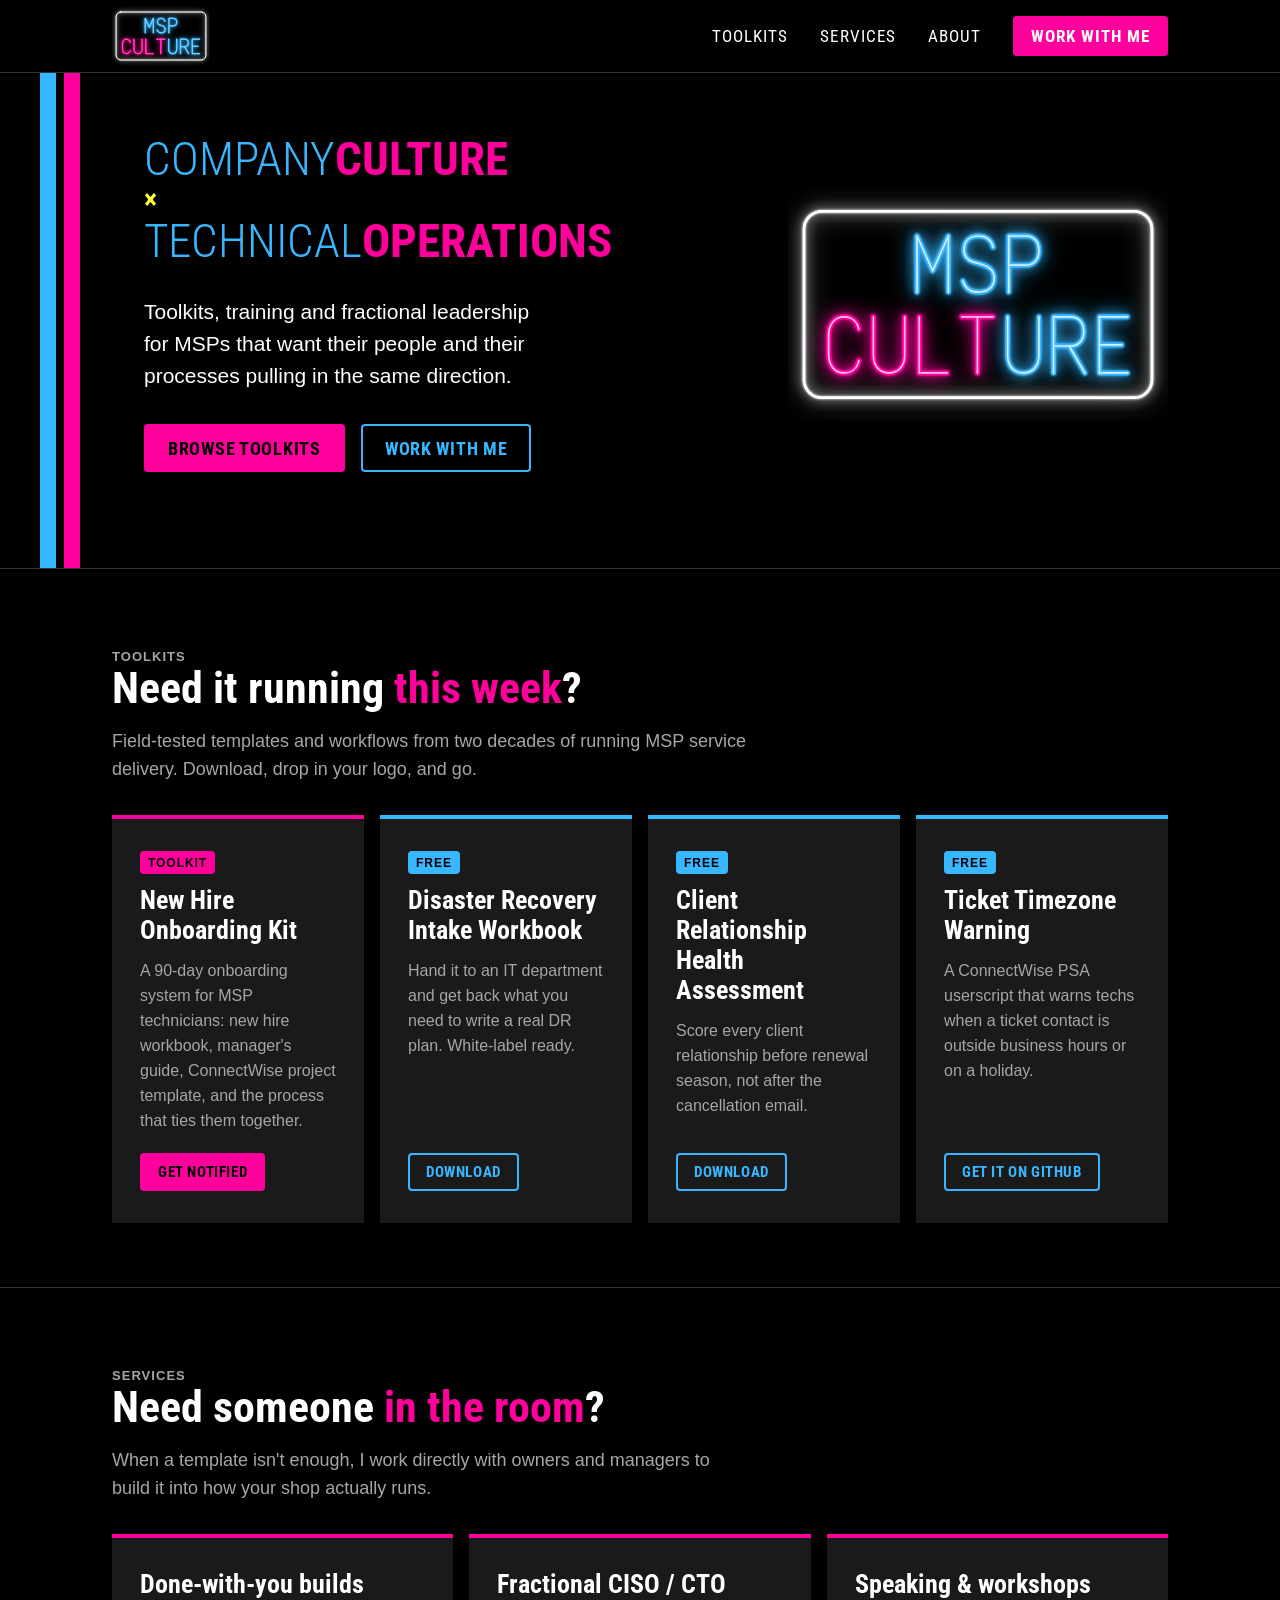
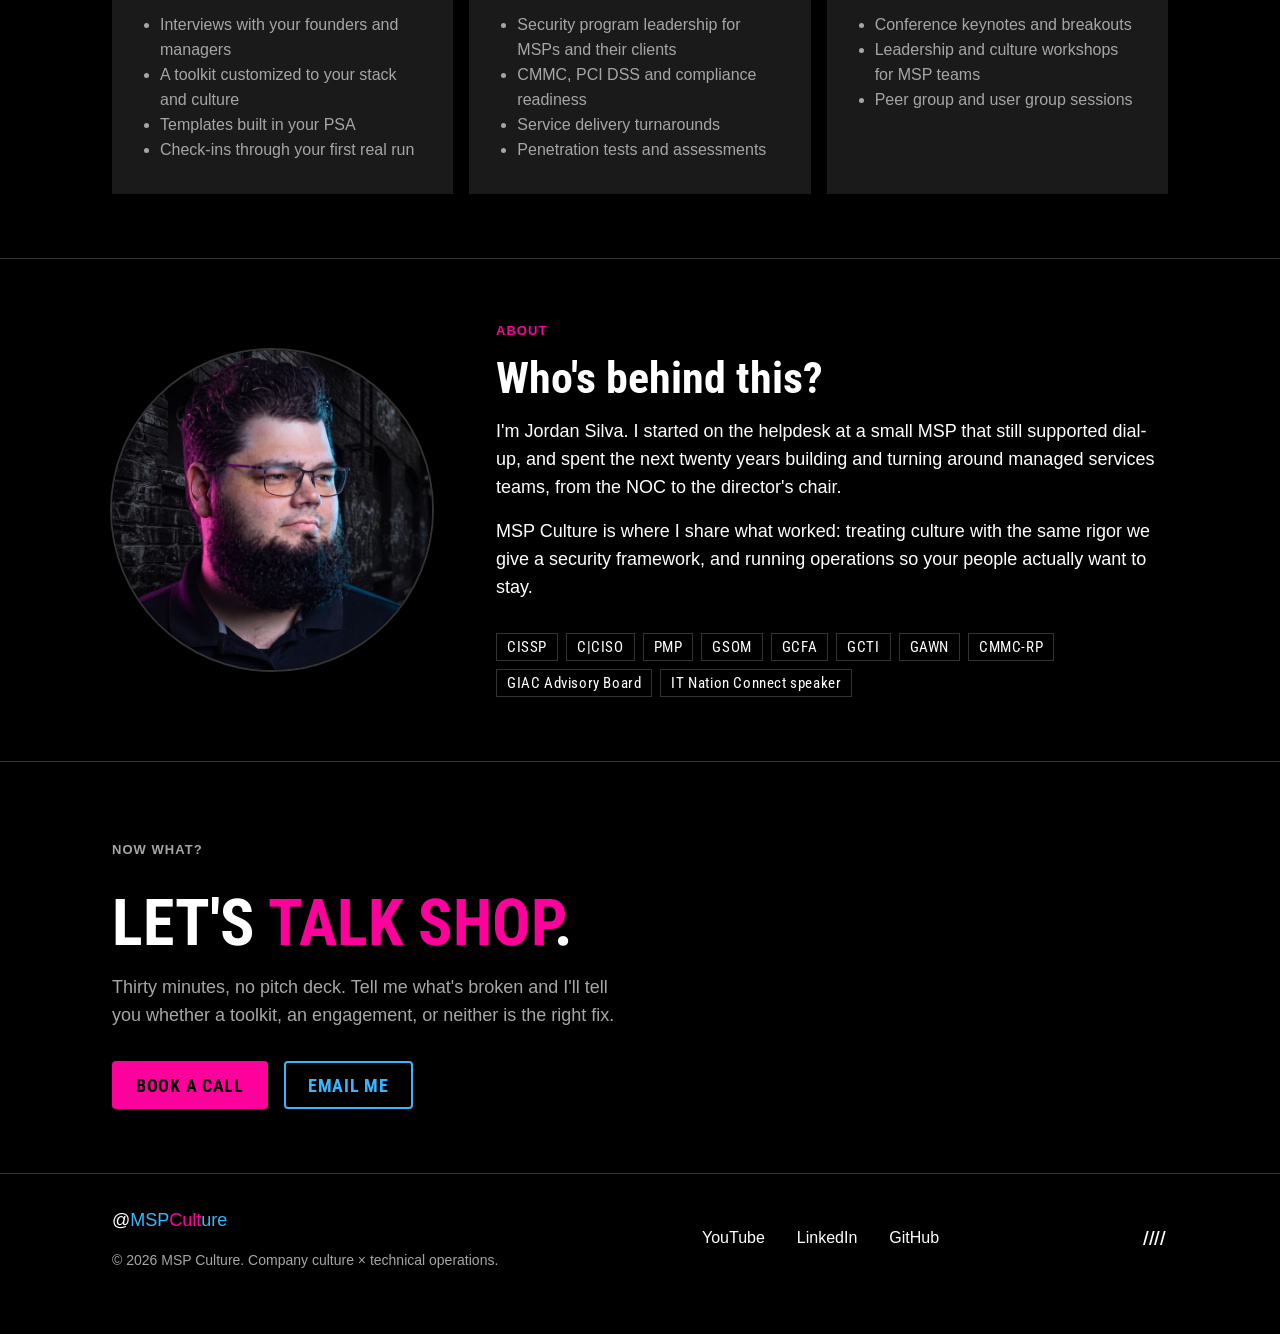
==== index.html @ 8ab8f126 "Launch mspculture.com v1 Single-page brand site: toolkits, services, about, contact. Plain HTML/CSS," ====
<!doctype html>
<html lang="en">
<head>
<meta charset="utf-8">
<meta name="viewport" content="width=device-width, initial-scale=1">
<title>MSP Culture</title>
<meta name="description" content="Toolkits, training and fractional leadership for MSPs. Company culture × technical operations, from Jordan Silva.">
<meta property="og:title" content="MSP Culture">
<meta property="og:description" content="Toolkits, training and fractional leadership for MSPs. Company culture × technical operations.">
<meta property="og:image" content="https://mspculture.com/assets/og-image.jpg">
<meta property="og:url" content="https://mspculture.com/">
<meta name="twitter:card" content="summary_large_image">
<link rel="icon" href="assets/avatar.svg" type="image/svg+xml">
<link rel="preconnect" href="https://fonts.googleapis.com">
<link rel="preconnect" href="https://fonts.gstatic.com" crossorigin>
<link href="https://fonts.googleapis.com/css2?family=Roboto+Condensed:wght@300;400;700&display=swap" rel="stylesheet">
<style>
:root{
  --ground:#000;--surface-raised:#1a1a1a;--hairline:#333;
  --ink:#fff;--ink-muted:#a6a6a6;
  --cyan:#38b6ff;--magenta:#ff009d;--yellow:#ffff33;--on-accent:#000;
  --font-display:"Roboto Condensed","Arial Narrow",sans-serif;
  --font-sans:Aptos,Arial,Helvetica,sans-serif;
  --s1:8px;--s2:16px;--s4:32px;--s8:64px;
  --max:1120px;
  color-scheme:dark;
}
*{box-sizing:border-box}
html{scroll-behavior:smooth}
body{margin:0;background:var(--ground);color:var(--ink);font-family:var(--font-sans);font-size:18px;line-height:28px;-webkit-font-smoothing:antialiased}
img{max-width:100%;display:block}
a{color:var(--cyan)}
a:focus-visible,button:focus-visible{outline:2px solid var(--yellow);outline-offset:3px}
.wrap{max-width:var(--max);margin:0 auto;padding:0 var(--s4)}
.label{font-family:var(--font-sans);font-size:13px;line-height:16px;font-weight:700;letter-spacing:.08em;text-transform:uppercase;color:var(--magenta);margin:0 0 var(--s2)}
h1,h2,h3{font-family:var(--font-display);margin:0}
h2{font-size:44px;line-height:1.05;font-weight:700}
h3{font-size:26px;line-height:1.15;font-weight:700}
.muted{color:var(--ink-muted)}
.em{color:var(--magenta)}

/* buttons */
.btn{display:inline-block;font-family:var(--font-display);font-weight:700;font-size:18px;letter-spacing:.04em;text-transform:uppercase;text-decoration:none;padding:14px 22px 12px;border-radius:4px;border:2px solid transparent;line-height:1}
.btn-primary{background:var(--magenta);color:var(--on-accent)}
.btn-primary:hover{background:#ff3db3}
.btn-ghost{border-color:var(--cyan);color:var(--cyan)}
.btn-ghost:hover{background:var(--cyan);color:var(--on-accent)}
.btn-sm{font-size:15px;padding:10px 16px 9px}

/* header */
header{position:sticky;top:0;z-index:10;background:rgba(0,0,0,.92);backdrop-filter:blur(6px);border-bottom:1px solid var(--hairline)}
.nav{display:flex;align-items:center;justify-content:space-between;gap:var(--s2);height:72px}
.nav-logo img{height:60px;width:auto}
.nav ul{display:flex;gap:var(--s4);list-style:none;margin:0;padding:0;align-items:center}
.nav ul a{color:var(--ink);text-decoration:none;font-family:var(--font-display);font-size:17px;letter-spacing:.06em;text-transform:uppercase}
.nav ul a:hover{color:var(--cyan)}

/* hero */
.hero{position:relative;overflow:hidden;padding:var(--s8) 0 calc(var(--s8) + var(--s4))}
.stripes{position:absolute;top:0;bottom:0;left:max(16px,calc((100vw - var(--max))/2 - 40px));width:40px;pointer-events:none}
.stripes i{position:absolute;top:0;bottom:0;width:var(--s2)}
.stripes i:first-child{left:0;background:var(--cyan)}
.stripes i:last-child{left:24px;background:var(--magenta)}
.hero-grid{display:grid;grid-template-columns:minmax(0,1fr) minmax(0,380px);gap:var(--s8);align-items:center;padding-left:var(--s8)}
.lockup{font-family:var(--font-display);text-transform:uppercase;font-size:clamp(26px,3.7vw,54px);line-height:.95;margin:0}
.lockup .l{font-weight:300;color:var(--cyan)}
.lockup .b{font-weight:700;color:var(--magenta)}
.lockup .x{display:block;color:var(--yellow);font-weight:700;font-size:.6em;line-height:1.3}
.hero p.lead{font-size:21px;line-height:32px;max-width:34ch;margin:var(--s4) 0}
.cta-row{display:flex;flex-wrap:wrap;gap:var(--s2)}
.hero-logo{width:100%;height:auto;max-width:380px;margin-left:auto}

/* sections */
section{padding:var(--s8) 0;border-top:1px solid var(--hairline)}
.sec-head{max-width:640px;margin-bottom:var(--s4)}
.sec-head p{margin:var(--s2) 0 0;color:var(--ink-muted)}

/* cards */
.grid{display:grid;grid-template-columns:repeat(auto-fill,minmax(250px,1fr));gap:var(--s2)}
.card{background:var(--surface-raised);padding:var(--s4) 28px;display:flex;flex-direction:column;gap:12px;border-top:4px solid var(--cyan)}
.card.paid{border-top-color:var(--magenta)}
.card p{margin:0;color:var(--ink-muted);font-size:16px;line-height:25px;flex:1}
.tag{align-self:flex-start;font-size:12px;line-height:1;font-weight:700;letter-spacing:.08em;text-transform:uppercase;padding:6px 8px 5px;border-radius:4px;background:var(--cyan);color:var(--on-accent)}
.paid .tag{background:var(--magenta)}
.card .btn{align-self:flex-start;margin-top:8px}

/* services */
.svc{display:grid;grid-template-columns:repeat(3,1fr);gap:var(--s2)}
.svc .card{border-top-color:var(--magenta)}
.svc ul{margin:0;padding-left:20px;color:var(--ink-muted);font-size:16px;line-height:25px;flex:1}

/* about */
.about{display:grid;grid-template-columns:320px 1fr;gap:var(--s8);align-items:center}
.headshot{width:100%;height:auto;aspect-ratio:1;border-radius:50%;object-fit:cover;box-shadow:0 0 0 2px var(--hairline)}
.about p{margin:0 0 var(--s2)}
.creds{display:flex;flex-wrap:wrap;gap:var(--s1);list-style:none;padding:0;margin:var(--s4) 0 0}
.creds li{font-family:var(--font-display);font-size:15px;letter-spacing:.04em;border:1px solid var(--hairline);padding:6px 10px 5px;line-height:1}

/* closing */
.closing{text-align:left}
.closing h2{font-size:clamp(40px,6vw,64px);text-transform:uppercase}
.closing p{max-width:52ch;color:var(--ink-muted);margin:var(--s2) 0 var(--s4)}

/* footer */
footer{border-top:1px solid var(--hairline);padding:var(--s4) 0 var(--s8)}
.foot{display:flex;flex-wrap:wrap;justify-content:space-between;align-items:center;gap:var(--s4)}
.handle{font-size:18px;color:var(--ink)}
.handle .c{color:var(--cyan)}.handle .m{color:var(--magenta)}
.foot nav{display:flex;gap:var(--s4);flex-wrap:wrap}
.foot nav a{color:var(--ink);text-decoration:none;font-size:16px}
.foot nav a:hover{color:var(--cyan)}
.slashes{font-family:var(--font-display);font-weight:700;letter-spacing:.1em;color:var(--ink)}
.copy{font-size:14px;line-height:20px;color:var(--ink-muted);margin-top:var(--s2)}

@media (max-width:900px){
  .hero-grid{grid-template-columns:minmax(0,1fr);gap:var(--s4)}
  .lockup{font-size:clamp(26px,7.2vw,60px)}
  .hero-logo{margin:0;max-width:300px;order:-1}
  .svc{grid-template-columns:1fr}
  .about{grid-template-columns:1fr;gap:var(--s4)}
  .headshot{max-width:260px}
  .nav ul li:not(:last-child){display:none}
}
@media (max-width:600px){
  .wrap{padding:0 var(--s2)}
  .hero{padding:var(--s4) 0 var(--s8)}
  .hero-grid{padding-left:52px}
  .stripes{left:12px;width:32px}
  .stripes i{width:10px}.stripes i:last-child{left:16px}
  h2{font-size:34px}
  .hero p.lead{font-size:19px;line-height:29px}
  .nav-logo img{height:40px}
}
@media (prefers-reduced-motion:reduce){html{scroll-behavior:auto}}
</style>
</head>
<body>

<header>
  <div class="wrap nav">
    <a class="nav-logo" href="#top" aria-label="MSP Culture home"><img src="assets/logo-neon.svg" alt="MSP Culture" width="79" height="48"></a>
    <nav aria-label="Main">
      <ul>
        <li><a href="#toolkits">Toolkits</a></li>
        <li><a href="#services">Services</a></li>
        <li><a href="#about">About</a></li>
        <li><a class="btn btn-primary btn-sm" href="#work-with-me">Work with me</a></li>
      </ul>
    </nav>
  </div>
</header>

<main id="top">

  <div class="hero">
    <div class="stripes" aria-hidden="true"><i></i><i></i></div>
    <div class="wrap hero-grid">
      <div>
        <h1 class="lockup">
          <span class="l">Company</span><span class="b">Culture</span>
          <span class="x" aria-label="times">×</span>
          <span class="l">Technical</span><span class="b">Operations</span>
        </h1>
        <p class="lead">Toolkits, training and fractional leadership for MSPs that want their people and their processes pulling in the same direction.</p>
        <div class="cta-row">
          <a class="btn btn-primary" href="#toolkits">Browse toolkits</a>
          <a class="btn btn-ghost" href="#services">Work with me</a>
        </div>
      </div>
      <img class="hero-logo" src="assets/logo-neon.svg" alt="" width="720" height="440">
    </div>
  </div>

  <section id="toolkits">
    <div class="wrap">
      <div class="sec-head">
        <p class="label">Toolkits</p>
        <h2>Need it running <span class="em">this week</span>?</h2>
        <p>Field-tested templates and workflows from two decades of running MSP service delivery. Download, drop in your logo, and go.</p>
      </div>
      <div class="grid">
        <article class="card paid">
          <span class="tag">Toolkit</span>
          <h3>New Hire Onboarding Kit</h3>
          <p>A 90-day onboarding system for MSP technicians: new hire workbook, manager's guide, ConnectWise project template, and the process that ties them together.</p>
          <a class="btn btn-primary btn-sm" href="GUMROAD_ONBOARDING_URL">Get notified</a>
        </article>
        <article class="card">
          <span class="tag">Free</span>
          <h3>Disaster Recovery Intake Workbook</h3>
          <p>Hand it to an IT department and get back what you need to write a real DR plan. White-label ready.</p>
          <a class="btn btn-ghost btn-sm" href="https://github.com/MSPCulture/msp-culture">Download</a>
        </article>
        <article class="card">
          <span class="tag">Free</span>
          <h3>Client Relationship Health Assessment</h3>
          <p>Score every client relationship before renewal season, not after the cancellation email.</p>
          <a class="btn btn-ghost btn-sm" href="https://github.com/MSPCulture/msp-culture">Download</a>
        </article>
        <article class="card">
          <span class="tag">Free</span>
          <h3>Ticket Timezone Warning</h3>
          <p>A ConnectWise PSA userscript that warns techs when a ticket contact is outside business hours or on a holiday.</p>
          <a class="btn btn-ghost btn-sm" href="https://github.com/MSPCulture/msp-culture">Get it on GitHub</a>
        </article>
      </div>
    </div>
  </section>

  <section id="services">
    <div class="wrap">
      <div class="sec-head">
        <p class="label">Services</p>
        <h2>Need someone <span class="em">in the room</span>?</h2>
        <p>When a template isn't enough, I work directly with owners and managers to build it into how your shop actually runs.</p>
      </div>
      <div class="svc">
        <article class="card">
          <h3>Done-with-you builds</h3>
          <ul>
            <li>Interviews with your founders and managers</li>
            <li>A toolkit customized to your stack and culture</li>
            <li>Templates built in your PSA</li>
            <li>Check-ins through your first real run</li>
          </ul>
        </article>
        <article class="card">
          <h3>Fractional CISO / CTO</h3>
          <ul>
            <li>Security program leadership for MSPs and their clients</li>
            <li>CMMC, PCI DSS and compliance readiness</li>
            <li>Service delivery turnarounds</li>
            <li>Penetration tests and assessments</li>
          </ul>
        </article>
        <article class="card">
          <h3>Speaking &amp; workshops</h3>
          <ul>
            <li>Conference keynotes and breakouts</li>
            <li>Leadership and culture workshops for MSP teams</li>
            <li>Peer group and user group sessions</li>
          </ul>
        </article>
      </div>
    </div>
  </section>

  <section id="about">
    <div class="wrap about">
      <img class="headshot" src="assets/jordan-silva.jpg" alt="Jordan Silva" width="720" height="720">
      <div>
        <p class="label">About</p>
        <h2>Who's behind this?</h2>
        <p style="margin-top:var(--s2)">I'm Jordan Silva. I started on the helpdesk at a small MSP that still supported dial-up, and spent the next twenty years building and turning around managed services teams, from the NOC to the director's chair.</p>
        <p>MSP Culture is where I share what worked: treating culture with the same rigor we give a security framework, and running operations so your people actually want to stay.</p>
        <ul class="creds" aria-label="Credentials">
          <li>CISSP</li><li>C|CISO</li><li>PMP</li><li>GSOM</li><li>GCFA</li><li>GCTI</li><li>GAWN</li><li>CMMC-RP</li><li>GIAC Advisory Board</li><li>IT Nation Connect speaker</li>
        </ul>
      </div>
    </div>
  </section>

  <section id="work-with-me">
    <div class="wrap closing">
      <p class="label">Now what?</p>
      <h2>Let's <span class="em">talk shop</span>.</h2>
      <p>Thirty minutes, no pitch deck. Tell me what's broken and I'll tell you whether a toolkit, an engagement, or neither is the right fix.</p>
      <div class="cta-row">
        <a class="btn btn-primary" href="BOOKING_URL">Book a call</a>
        <a class="btn btn-ghost" href="mailto:CONTACT_EMAIL">Email me</a>
      </div>
    </div>
  </section>

</main>

<footer>
  <div class="wrap">
    <div class="foot">
      <div>
        <div class="handle">@<span class="c">MSP</span><span class="m">Cult</span><span class="c">ure</span></div>
        <div class="copy">© 2026 MSP Culture. Company culture × technical operations.</div>
      </div>
      <nav aria-label="Social">
        <a href="https://www.youtube.com/@mspculture">YouTube</a>
        <a href="LINKEDIN_URL">LinkedIn</a>
        <a href="https://github.com/MSPCulture">GitHub</a>
      </nav>
      <div class="slashes" aria-hidden="true">////</div>
    </div>
  </div>
</footer>

</body>
</html>
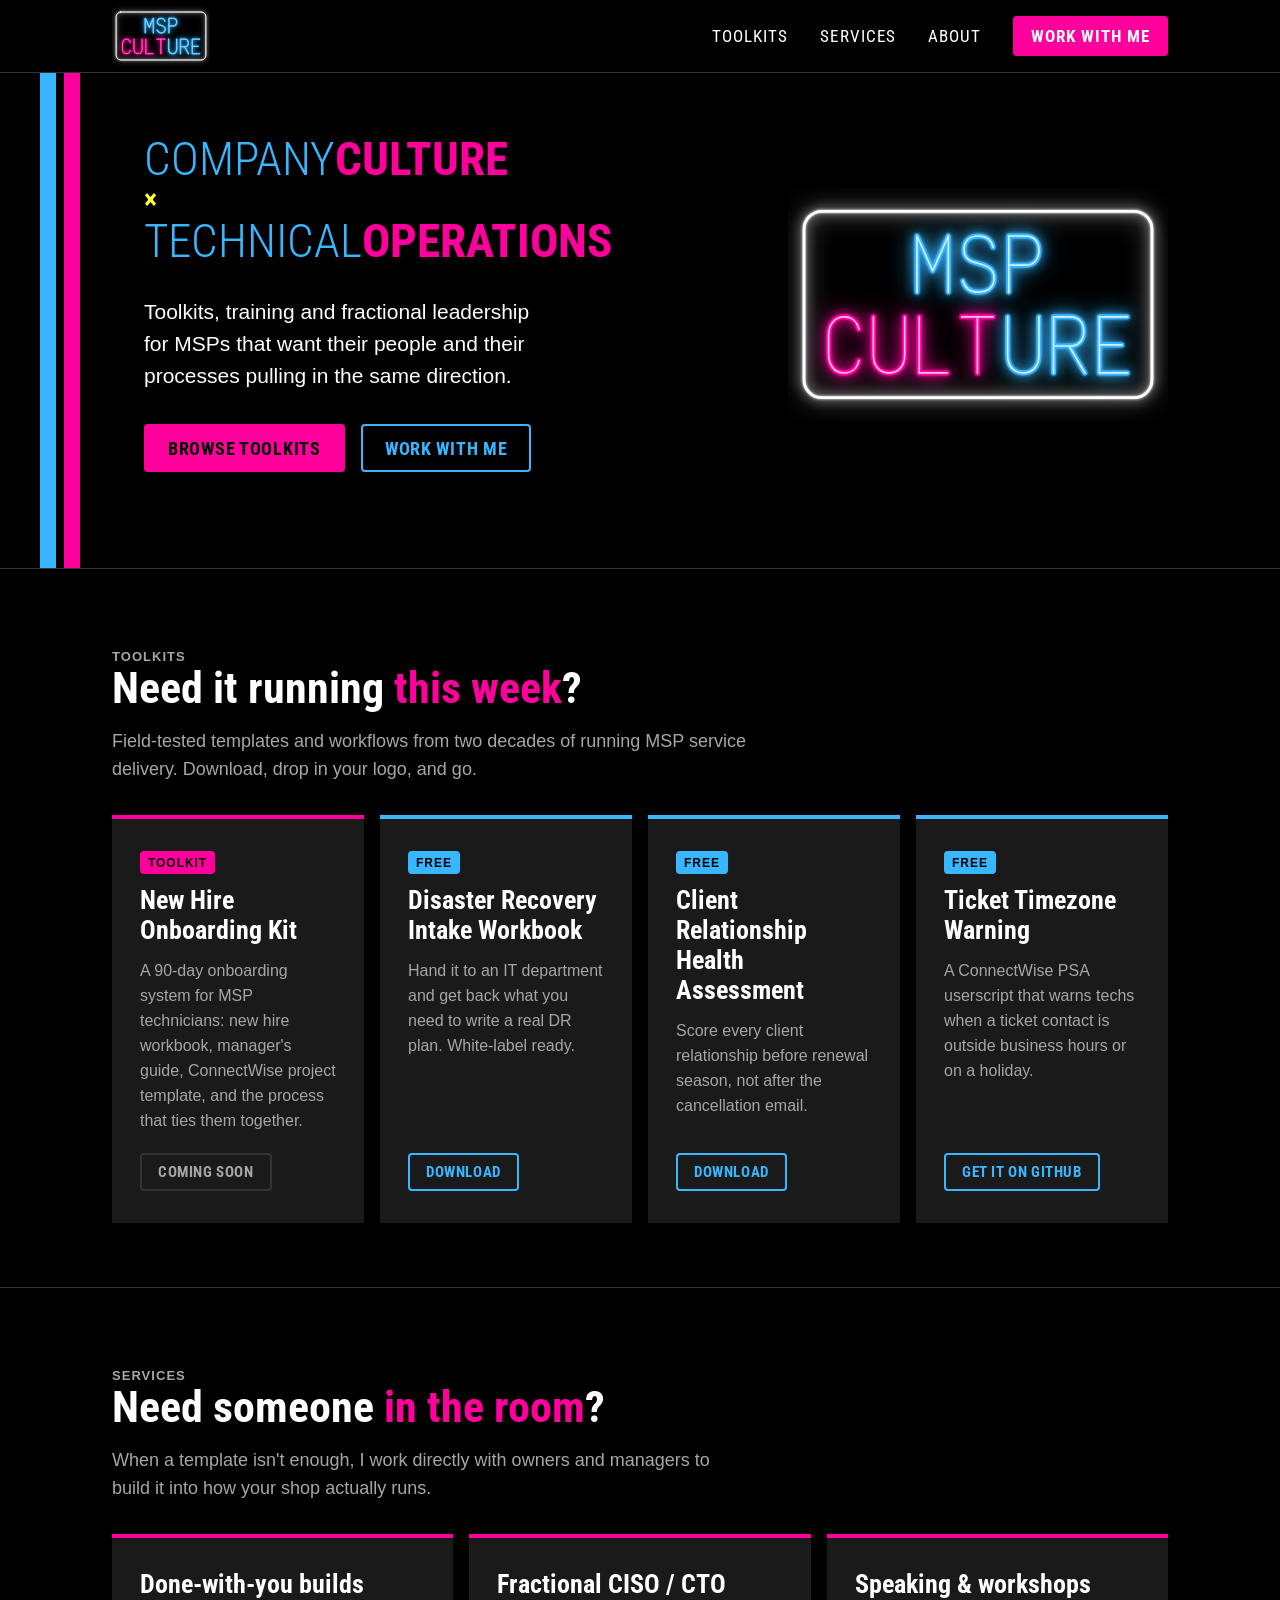
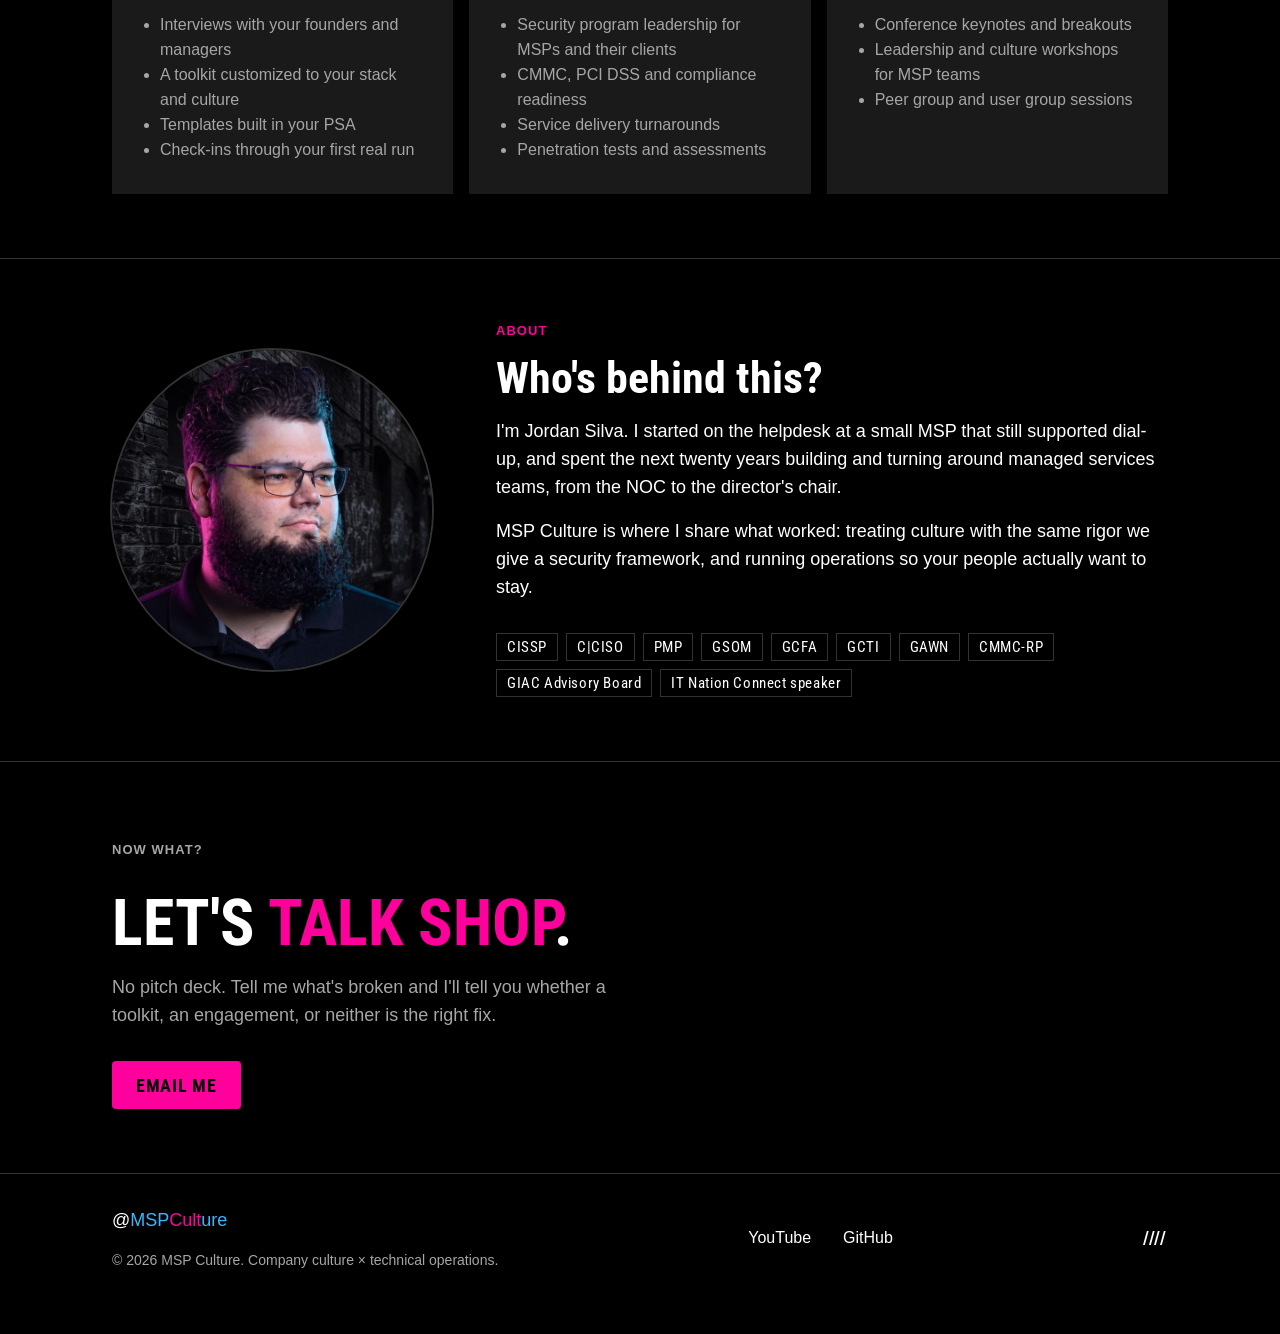
==== commit e171c528: "Add contact email; hold booking, Gumroad, and LinkedIn links Co-Authored-By: Claude Opus 5.5 <norepl" ====
--- a/index.html
+++ b/index.html
@@ -183,7 +183,7 @@
           <span class="tag">Toolkit</span>
           <h3>New Hire Onboarding Kit</h3>
           <p>A 90-day onboarding system for MSP technicians: new hire workbook, manager's guide, ConnectWise project template, and the process that ties them together.</p>
-          <a class="btn btn-primary btn-sm" href="GUMROAD_ONBOARDING_URL">Get notified</a>
+          <span class="btn btn-ghost btn-sm" style="border-color:var(--hairline);color:var(--ink-muted)">Coming soon</span>
         </article>
         <article class="card">
           <span class="tag">Free</span>
@@ -264,10 +264,9 @@
     <div class="wrap closing">
       <p class="label">Now what?</p>
       <h2>Let's <span class="em">talk shop</span>.</h2>
-      <p>Thirty minutes, no pitch deck. Tell me what's broken and I'll tell you whether a toolkit, an engagement, or neither is the right fix.</p>
+      <p>No pitch deck. Tell me what's broken and I'll tell you whether a toolkit, an engagement, or neither is the right fix.</p>
       <div class="cta-row">
-        <a class="btn btn-primary" href="BOOKING_URL">Book a call</a>
-        <a class="btn btn-ghost" href="mailto:CONTACT_EMAIL">Email me</a>
+        <a class="btn btn-primary" href="mailto:jordan@mspculture.com">Email me</a>
       </div>
     </div>
   </section>
@@ -283,7 +282,6 @@
       </div>
       <nav aria-label="Social">
         <a href="https://www.youtube.com/@mspculture">YouTube</a>
-        <a href="LINKEDIN_URL">LinkedIn</a>
         <a href="https://github.com/MSPCulture">GitHub</a>
       </nav>
       <div class="slashes" aria-hidden="true">////</div>
